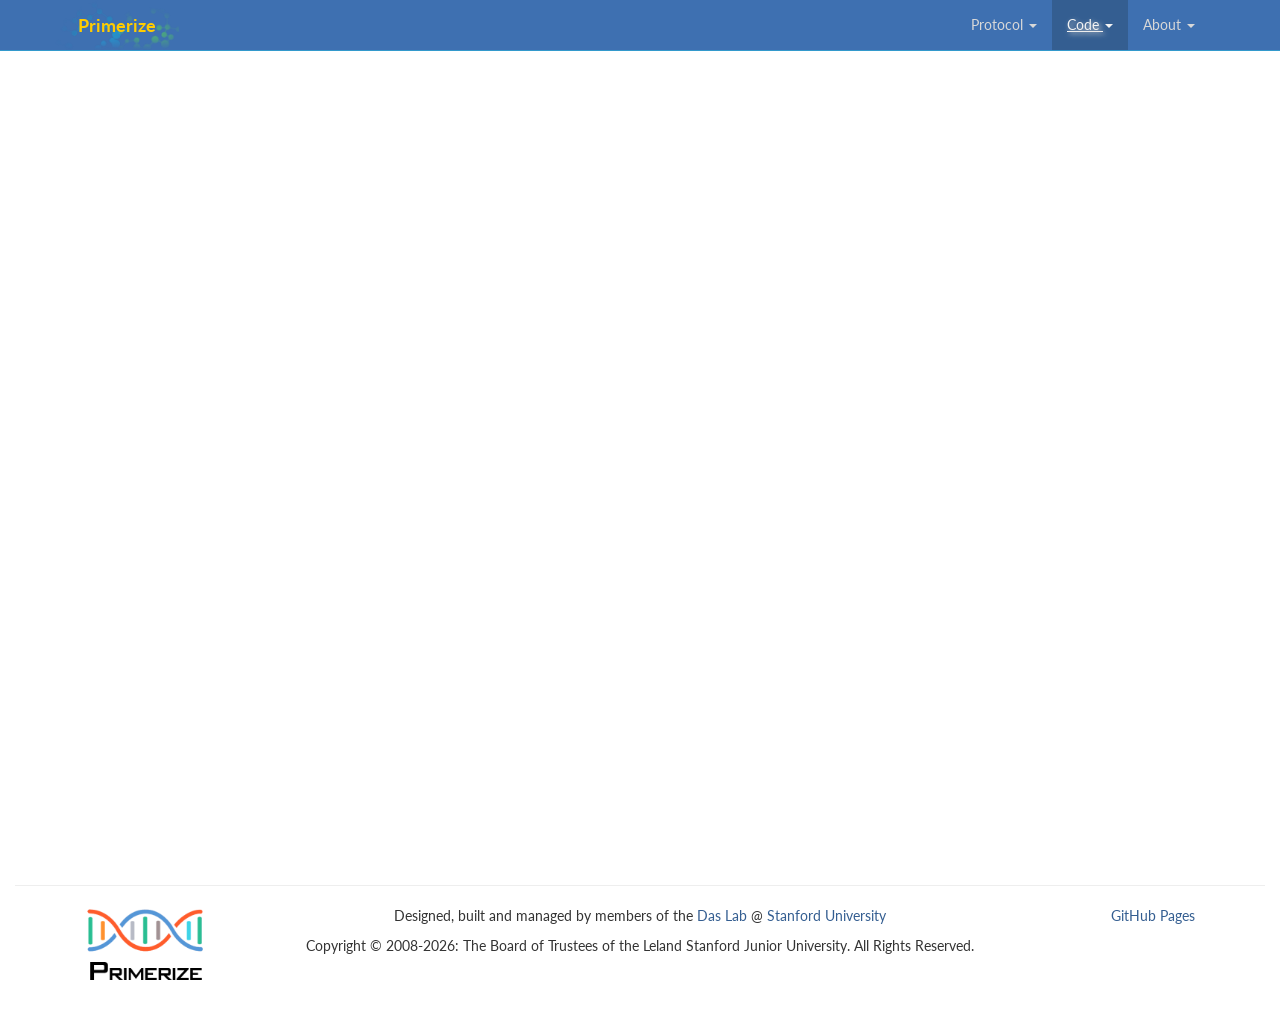
==== code/index.html @ ca966726 "Initial static site — migrate from primerize.stanford.edu AWS/Django to GitHub Pages Three pages: Ab" ====
<!DOCTYPE html>
<html xmlns="http://www.w3.org/1999/xhtml">
  <head>
    <meta http-equiv="Content-Type" content="text/html; charset=UTF-8">
    <meta name="viewport" content="width=device-width, initial-scale=1">
    <title>Primerize: Code</title>
    <link rel="shortcut icon" type="image/gif" href="/assets/images/icon_primerize.png" />
    <link rel="icon" type="image/gif" href="/assets/images/icon_primerize.png" />
    <link rel="stylesheet" href="/assets/css/bootstrap.min.css">
    <link rel="stylesheet" href="/assets/css/theme.css">
    <link rel="stylesheet" href="/assets/css/palette.css">
    <script src="/assets/js/jquery.min.js"></script>
    <script src="/assets/js/bootstrap.min.js"></script>
    <script>
      $(document).ready(function() {
        var today = new Date();
        $("#cp_year").text(today.getFullYear());
        $(".dropdown").hover(
          function(){ $(this).addClass("open"); },
          function(){ $(this).removeClass("open"); }
        );
        $("#top").on("click", function(event) {
          event.preventDefault();
          $("html, body").stop().animate({"scrollTop": 0}, 250);
        });
      });
    </script>
  </head>

  <body>
    <div class="navbar navbar-fixed-top" role="navigation" id="navbar">
      <div class="container">
        <div class="navbar-header">
          <button type="button" class="navbar-toggle" data-toggle="collapse" data-target=".navbar-collapse">
            <span class="sr-only">Toggle navigation</span>
            <span class="icon-bar"></span>
            <span class="icon-bar"></span>
            <span class="icon-bar"></span>
          </button>
          <a class="navbar-brand" href="/">&nbsp;&nbsp;<span>Primerize</span>&nbsp;&nbsp;</a>
        </div>

        <div class="collapse navbar-collapse navbar-right">
          <ul class="nav navbar-nav" id="nav">
            <li class="dropdown" id="nav_protocol">
              <a href="/protocol/" class="dropdown-toggle" data-toggle="dropdown" role="button">
                Protocol <span class="caret"></span>
              </a>
              <ul class="dropdown-menu nav nav-pills nav-stacked" role="menu">
                <li class="li-danger"><a href="/protocol/#pipe"><span class="glyphicon glyphicon-bookmark"></span>&nbsp;&nbsp;Pipeline Overview</a></li>
                <li class="divider"></li>
                <li class="li-magenta"><a href="/protocol/#temp_design"><span class="glyphicon glyphicon-edit"></span>&nbsp;&nbsp;Section #1: DNA Template Design</a></li>
                <li class="li-violet"><a href="/protocol/#IDT"><span class="glyphicon glyphicon-shopping-cart"></span>&nbsp;&nbsp;Section #2: IDT Oligo Ordering</a></li>
                <li class="li-dark-red"><a href="/protocol/#PCR"><span class="glyphicon glyphicon-transfer"></span>&nbsp;&nbsp;Section #3: PCR Assembly Protocol</a></li>
                <li class="li-brown"><a href="/protocol/#TX"><span class="glyphicon glyphicon-random"></span>&nbsp;&nbsp;Section #4: <i>In Vitro</i> Transcription</a></li>
                <li class="li-orange"><a href="/protocol/#par_prep"><span class="glyphicon glyphicon-th"></span>&nbsp;&nbsp;Section #5: Massively Parallel Preparation</a></li>
              </ul>
            </li>
            <li class="dropdown active" id="nav_code">
              <a href="/code/" class="dropdown-toggle" data-toggle="dropdown" role="button">
                Code <span class="caret"></span>
              </a>
              <ul class="dropdown-menu nav nav-pills nav-stacked" role="menu">
                <li class="li-lime"><a href="https://github.com/ribokit/Primerize" target="_blank" rel="noopener noreferrer external"><span class="glyphicon glyphicon-cloud-download"></span>&nbsp;&nbsp;GitHub</a></li>
                <li class="li-teal"><a href="https://ribokit.github.io/Primerize/" target="_blank" rel="noopener noreferrer external"><span class="glyphicon glyphicon-book"></span>&nbsp;&nbsp;Documentation</a></li>
              </ul>
            </li>
            <li class="dropdown" id="nav_about">
              <a href="/" class="dropdown-toggle" data-toggle="dropdown" role="button">
                About <span class="caret"></span>
              </a>
              <ul class="dropdown-menu nav nav-pills nav-stacked" role="menu">
                <li class="li-success"><a href="/#primerize"><span class="glyphicon glyphicon-indent-left"></span>&nbsp;&nbsp;Primerize</a></li>
                <li class="li-warning"><a href="/#citation"><span class="glyphicon glyphicon-education"></span>&nbsp;&nbsp;Citations</a></li>
                <li class="li-gray"><a href="/#contact"><span class="glyphicon glyphicon-send"></span>&nbsp;&nbsp;Contact</a></li>
              </ul>
            </li>
          </ul>
        </div>
      </div>
    </div>

    <div id="content">
      <div class="starter-template">
        <div class="container theme-showcase" role="main">

          <div class="row">
            <div class="col-lg-8 col-md-8 col-sm-8 col-xs-12 col-lg-offset-2 col-md-offset-2 col-sm-offset-2">

              <div class="panel panel-success">
                <div class="panel-heading">
                  <h2 class="panel-title"><span class="glyphicon glyphicon-cloud-download"></span>&nbsp;&nbsp;Get Primerize</h2>
                </div>
                <div class="panel-body">
                  <h4>Install from PyPI</h4>
                  <pre><code>pip install primerize</code></pre>

                  <h4>Source code</h4>
                  <p>
                    <a href="https://github.com/ribokit/Primerize" target="_blank" rel="noopener noreferrer external" class="btn btn-success btn-lg">
                      <span class="glyphicon glyphicon-cloud-download"></span>&nbsp;&nbsp;github.com/ribokit/Primerize
                    </a>
                  </p>

                  <h4>Documentation</h4>
                  <p>
                    <a href="https://ribokit.github.io/Primerize/" target="_blank" rel="noopener noreferrer external" class="btn btn-info btn-lg">
                      <span class="glyphicon glyphicon-book"></span>&nbsp;&nbsp;ribokit.github.io/Primerize
                    </a>
                  </p>
                </div>
              </div>

              <div class="panel panel-primary">
                <div class="panel-heading">
                  <h2 class="panel-title"><span class="glyphicon glyphicon-cog"></span>&nbsp;&nbsp;Usage</h2>
                </div>
                <div class="panel-body">
                  <p>Primerize provides four design modes:</p>
                  <ul>
                    <li><b>Primerize_1D</b> &mdash; Single Assembly (basic primer design)</li>
                    <li><b>Primerize_2D</b> &mdash; Mutate-and-Map Plates (96-well plate primer design)</li>
                    <li><b>Primerize_3D</b> &mdash; Mutation/Rescue Sets</li>
                    <li><b>Primerize_Custom</b> &mdash; Custom mutation list</li>
                  </ul>
                  <pre><code>import primerize

# 1D primer design
result = primerize.Primerize_1D.design('SEQUENCE')

# 2D mutate-and-map
result = primerize.Primerize_2D.design('SEQUENCE')
</code></pre>
                  <p>See the <a href="https://ribokit.github.io/Primerize/" target="_blank" rel="noopener noreferrer external">full documentation</a> for detailed usage examples.</p>
                </div>
              </div>

            </div>
          </div>

        </div>
      </div>
    </div>

    <hr/>
    <div class="starter-template" style="padding: 0px 15px;">
      <div class="container theme-showcase" id="footer">
        <div class="bs-docs-footer">
          <div class="col-lg-2 col-md-2 col-sm-2 hidden-xs">
            <a href="/"><img src="/assets/images/logo_primerize.png" width="120px"/></a>
          </div>
          <div class="col-lg-8 col-md-8 col-sm-10 col-xs-12">
            <div class="muted credit center-block text-center" style="padding-bottom:10px;">
              Designed, built and managed by members of the
              <a href="https://daslab.stanford.edu/" target="_blank" rel="noopener noreferrer external">Das Lab</a>
              @ <a href="http://www.stanford.edu/" target="_blank" rel="noopener noreferrer external">Stanford University</a>
            </div>
            <p class="center-block text-center">
              Copyright &copy;&nbsp;2008-<span id="cp_year"></span>: The Board of Trustees of the Leland Stanford Junior University. All Rights Reserved.
            </p>
          </div>
          <div class="col-lg-2 col-md-2 hidden-sm hidden-xs">
            <p class="text-right"><a href="https://pages.github.com/" target="_blank" rel="noopener noreferrer external">GitHub Pages</a></p>
          </div>
        </div>
      </div>
    </div>

    <a href="#" id="top" style="z-index:2000;">
      <div style="position:fixed; display:block; right:-5%; bottom:100px; opacity:0.85; z-index:2000; width:60px; height:60px;"><i class="nav_top"></i></div>
    </a>
  </body>
</html>
---- assets/css/theme.css ----
@charset "UTF-8";
/* CSS Document */
@import url("https://fonts.googleapis.com/css?family=Lato:400,400italic,700,700italic");

* { font-family: "Lato", "Lato Local", Arial, sans-serif; }

body { padding: 50px 15px 30px 15px; }
blockquote.h5 {
  line-height: 140%;
  font-weight: normal;
}
textarea.monospace,
input.monospace,
select.monospace,
td.monospace,
span.monospace,
p.monospace {
  font-family: Menlo, Monaco, Consolas, "Courier New", monospace !important;
  font-weight: bold;
  font-size: 16px;
  resize: vertical;
}
span.monospace > span,
p.monospace span {
  font-family: inherit;
  font-size: 14px;
}

textarea.translucent,
input.translucent { background-color: rgba(255, 255, 255, 0.75); }
input.translucent:disabled,
input.translucent:readonly { background-color: rgba(204, 204, 204, 1); }
input.job_id,
select.job_id {
  background-color: #000;
  color: #fff;
}
pre > span { font-family: inherit; }
span[class^='seqpos_'].active {
  background-color: #000;
  color: #ff69bc;
}

div.input-group > select.form-control {
  background-image: url("data:image/svg+xml;charset=utf-8,%3Csvg%20version%3D%221.1%22%20xmlns%3D%22http%3A%2F%2Fwww.w3.org%2F2000%2Fsvg%22%20xmlns%3Axlink%3D%22http%3A%2F%2Fwww.w3.org%2F1999%2Fxlink%22%20x%3D%220px%22%20y%3D%220px%22%20fill%3D%22%23555555%22%20%0A%09%20width%3D%2224px%22%20height%3D%2224px%22%20viewBox%3D%22-261%20145.2%2024%2024%22%20style%3D%22enable-background%3Anew%20-261%20145.2%2024%2024%3B%22%20xml%3Aspace%3D%22preserve%22%3E%0A%3Cpath%20d%3D%22M-245.3%2C156.1l-3.6-6.5l-3.7%2C6.5%20M-252.7%2C159l3.7%2C6.5l3.6-6.5%22%2F%3E%0A%3C%2Fsvg%3E");
  padding-right: 50px;
  background-repeat: no-repeat;
  background-position: right center;
  -webkit-appearance: none;
  -moz-appearance: none;
  appearance: none;
}

.checkbox > label { padding-left: 0px; }
.checkbox label:after, 
.radio label:after {
    content: '';
    display: table;
    clear: both;
}.checkbox .cr,
.radio .cr {
    position: relative;
    display: inline-block;
    border: 1px solid #a9a9a9;
    border-radius: .25em;
    width: 1.3em;
    height: 1.3em;
    float: left;
    /*margin-right: .5em;*/
}
.radio .cr { border-radius: 50%; }
.checkbox .cr .cr-icon,
.radio .cr .cr-icon {
    position: absolute;
    font-size: .8em;
    line-height: 0;
    top: 50%;
    left: 15%;
}
.radio .cr .cr-icon { margin-left: 0.04em; }
.checkbox label input[type="checkbox"],
.radio label input[type="radio"] { display: none; }
.checkbox label input[type="checkbox"] + .cr > .cr-icon,
.radio label input[type="radio"] + .cr > .cr-icon {
    transform: scale(3) rotateZ(-20deg);
    opacity: 0;
    transition: all .3s ease-in;
    color: #fff;
}
.checkbox label input[type="checkbox"]:checked + .cr > .cr-icon,
.radio label input[type="radio"]:checked + .cr > .cr-icon {
    transform: scale(1) rotateZ(0deg);
    opacity: 1;
}
.checkbox label input[type="checkbox"]:checked + .cr,
.radio label input[type="radio"]:checked + .cr { background-color: #5496d7; }
.checkbox label input[type="checkbox"]:disabled + .cr,
.radio label input[type="radio"]:disabled + .cr { opacity: 0.5; }

div.svg_tooltip {   
  position: absolute;
  text-align: left;
  font: 16px Arial;
  padding: 10px 15px;
  background-color: #000000;
  border: 1px solid #fbad24;
  border-radius: 5px;
  color: #ffffff;
  width: 360px;
}
svg g circle.active {
  fill: #ffd2ea !important;
  stroke: #ff69bc !important;
  stroke-width: 2.4 !important;
  transition: all 0.2s ease 0s;
}

.bgimg {
  background-image: url("/assets/images/bg_rna.png");
  background-repeat: no-repeat;
  background-position: right 200px bottom 25px;
  background-size: 30%;
}
.bgimg-md {
  background-image: url("/assets/images/bg_rna.png");
  background-repeat: no-repeat;
  background-position: center center;
  background-size: 50%;
}
.bgimg-lg {
  background-image: url("/assets/images/bg_rna.png");
  background-repeat: no-repeat;
  background-position: center bottom;
  background-size: 90%;
}
.bgimg2 {
  background-image: url("/assets/images/bg_rna_2.png");
  background-repeat: no-repeat;
  background-position: right 25px bottom 25px;
  background-size: 50%;
}
.bgimg2-md {
  background-image: url("/assets/images/bg_rna_2.png");
  background-repeat: no-repeat;
  background-position: center center;
  background-size: 50%;
}
.bgimg2-lg {
  background-image: url("/assets/images/bg_rna_2.png");
  background-repeat: no-repeat;
  background-position: center bottom;
  background-size: 90%;
}

html {  overflow-y: scroll; }
label { font-weight: normal;}
.starter-template { padding: 40px 15px 15px 15px; }

.theme-dropdown .dropdown-menu {
  position: static;
  display: block;
  margin-bottom: 20px;
}
.theme-showcase > p > .btn { margin: 5px 0; }

.navbar {
  background-color: #3E70B1;
  border-color: #3399cc;
}
.navbar .navbar-brand {
  background-image: url("/assets/images/bg_rna.png");
  color: #ffcc00;
  font-weight: bold;
  background-size: cover;
  background-repeat: no-repeat;
}
.navbar .navbar-brand:hover,
.navbar .navbar-brand:focus {
  color: #fff400;
  text-decoration: blink;
}
.navbar .navbar-text { color: #d8d8d8; }
.navbar .navbar-nav > li > a {  color: #d8d8d8; }
.navbar .navbar-nav > li > a:hover,
.navbar .navbar-nav > li > a:focus {
  color: #f3f3f3;
  background-color: #345e91;
  text-shadow: 2px 2px 5px #b3c8e1;
}
.navbar .navbar-nav > .active > a,
.navbar .navbar-nav > .active > a:hover,
.navbar .navbar-nav > .active > a:focus {
  color: #f3f3f3;
  background-color: #345e91;
  text-decoration: underline;
  text-shadow: 2px 2px 5px #d8d8d8;
}
.navbar .navbar-nav > .open > a,
.navbar .navbar-nav > .open > a:hover,
.navbar .navbar-nav > .open > a:focus {
  color: #f3f3f3;
  background-color: #3399cc;
}
.navbar .navbar-toggle { border-color: #345e91; }
.navbar .navbar-toggle:hover,
.navbar .navbar-toggle:focus {  background-color: #345e91; }
.navbar .navbar-toggle .icon-bar {
  background-color: #b3c8e1;
}
.navbar .navbar-collapse,
.navbar .navbar-form { border-color: #b3c8e1; }
.navbar .navbar-link { color: #b3c8e1; }
.navbar .navbar-link:hover { color: #fff; }
@media (max-width: 767px) {
  .navbar .navbar-nav .open .dropdown-menu > li > a { color: #b3c8e1; }
  .navbar .navbar-nav .open .dropdown-menu > li > a:hover,
  .navbar .navbar-nav .open .dropdown-menu > li > a:focus {
    color: #fff;
    background-color: #3399cc;
  }
  .navbar .navbar-nav .open .dropdown-menu > .active > a,
  .navbar .navbar-nav .open .dropdown-menu > .active > a:hover,
  .navbar .navbar-nav .open .dropdown-menu > .active > a:focus {
    color: #fff;
    background-color: #345e91;
  }
}

.nav-panel{
    border-style: solid;
    border-radius: 5px;
    border-width: 1px;
    border-color: #345e91;
}
.nav-list{
  padding-left: 20px;
}
#nav_home.active > span {
  color: #fff400;
  text-decoration: underline;
}
#nav_home.active > span:hover { color: #fff; }
.tutorial{ opacity:0.5; }

a:link,
a:visited {
  color: #345e91;
  text-decoration: none;
}

a:hover {
  color: #b3c8e1;
  text-decoration: underline;
}

h2.section {
  background-color: #000;
  color: #ffcebf;
  padding: 15px;
  box-shadow: 0 0 15px #000;
  -moz-box-shadow: 0 0 15px #000;
  -webkit-box-shadow: 0 0 15px #000;
  border-radius: 10px;
  -moz-border-radius: 10px;
  -webkit-border-radius: 10px;
}
h1.section > span.sec { color: #fff; }
h1.section > span.num { color: #ff0; }

.hidden { display: none; }
.textarea-group {
  border-bottom-left-radius: 0px;
  border-bottom-right-radius: 0px;
}

.comment {
  color: #080;
  font-style: italic;
}
.excerpt {
  overflow: hidden;
  text-overflow: ellipsis;
  height: 2.8em;
}
.excerpt:hover {
  height: auto;
}

.popover-title {
    background-color: #000;
    border-color: #fbad24;
    color: #fff;
    opacity:0.9;
}

.popover-content {
    background-color: #000;
    border-color: #fbad24;
    color: #b3c8e1;
    opacity:0.8;
}

.modal-dialog { 
    margin: 0;
    position: absolute;
    top: 25%;
    left: 50%;
    transform: translate(-50%, -25%) !important;
    -ms-transform: translate(-50%, -25%) !important;
    -webkit-transform: translate(-50%, -25%) !important;
}
.modal-backdrop.in { opacity: 0.5 !important;}

.btn-inverse {
  background-color: #000;
  color: #fff;
}

.btn-inverse:hover {
  background-color: #333;
  color: #fff;
}

a.btn { color: #fff !important; }
a.btn-default { color: #000 !important; }

@media (min-width: 500px) {
  #sidebar.affix-top {
    position: static;
    margin-top: 0px;
  }
  
  #sidebar.affix {
    position: fixed;
    top: 75px;
  }
}

.affix,
.affix-top { position:static; }
.question {
  position:absolute;
  display:block;
  opacity:0.85;
  z-index:1000;
}

.scroll_nav > ul > li.active > a,
.scroll_nav > ul > li.active > ul > li.active > a { background-color: #eee; }

.nav_top {
  max-width: 197px; 
  max-height: 197px;
}
.nav_top::after {
  content: ' '; 
  display: inline-block; 
  max-width: 100%;
  background-image: url('/assets/images/nav_top.png');
  width: 100%; 
  height: 0; 
  padding-bottom: 100%;
  background-position: 0 100%; 
  background-size: 100% auto;
}
.nav_top:hover::after { background-position: 0 0; }

.equal {
  display: -webkit-box;
  display: -moz-box;
  display: -ms-flexbox;
  display: -webkit-flex;
  display: flex;
  -webkit-flex-flow: row wrap;
  -moz-flex-flow: row wrap;
  -mos-flex-flow: row wrap;
  flex-flow: row wrap;

}
.equal > div[class*='col-'] {
  -webkit-flex: 1 1 auto;
  flex: 1 1 auto;
  display: flex;
}
.equal > div > div.panel {
  display: flex;
  flex-direction: column;
  align-content: stretch; 
}
.equal > div > div.panel > div.panel-body,
.equal > div > div.alert {
  display: flex;
  flex-grow: 1;
  flex-flow: column wrap;
  justify-content: center;
}

#content {
  background-color: #fff;
  opacity: 0;
}

.sprite { display: inline-block; }

.logo_footer_das::after,
.logo_footer_eterna::after,
.logo_footer_stanford::after {
  content: ' ';
  display: inline-block;
  max-width: 100%;
  background-size: 100%;
  background-image: url('/assets/images/logo_footer.png');
}
.logo_footer_das {
  max-width: 141px; 
  max-height: 82px;
}
.logo_footer_das::after {
  width: 321.28%; 
  height: 0; 
  padding-bottom: 58.16%;
  background-position: 0 0%; 
  background-size: 321.28% auto; 
}
.logo_footer_eterna {
  max-width: 310px; 
  max-height: 105px;
}
.logo_footer_eterna::after {
  width: 146.13%; 
  height: 0; 
  padding-bottom: 33.87%;
  background-position: 0 35.19%; 
  background-size: 146.13% auto;
}
.logo_footer_stanford {
  max-width: 453px; 
  max-height: 151px;
}
.logo_footer_stanford::after {
  width: 100%; 
  height: 0; 
  padding-bottom: 33.33%;
  background-position: 0 100%; 
  background-size: 100% auto; 
}
---- assets/css/palette.css ----
p.cap:first-letter {
  font-size: 36px;
  font-family: Georgia, serif;
  line-height: 100%;
  float: left;
  padding: 2px 5px 2px 2px;
  color: #d86f5c;
}

.tab-top > li > a {
	border-top: 5px solid #a19193 !important;
	border-bottom: 1px solid #ddd;
	border-left: 1px solid #ddd;
	border-right: 1px solid #ddd;
}
.tab-top > li.active > a {
	border-top: 5px solid #ff912e !important;
	background-color: #ffdec0 !important;
}

.btn-success {
	background-color: #29be92;
	border-color: #209874;
}
.btn-success:hover {
	background-color: #53cba7;
	border-color: #29be92;
}
.btn-info {
	background-color: #c28fdd;
	border-color: #9b72b0;
}
.btn-info:hover {
	background-color: #cea5e3;
	border-color: #c28fdd;
}
.btn-danger {
	background-color: #ff5c2b;
	border-color: #cc4922;
}
.btn-danger:hover {
	background-color: #ff7c55;
	border-color: #ff5c2b;
}
.btn-warning {
	background-color: #eeb211;
	border-color: #be8e0d;
	color: #000 !important;
}
.btn-warning:hover {
	background-color: #f3c958;
	border-color: #eeb211;
}
.btn-primary {
	background-color: #5496d7;
	border-color: #4378ac;
}
.btn-primary:hover {
	background-color: #76abdf;
	border-color: #5496d7;
}
.btn-green {
	background-color: #50cc32;
	border-color: #47b72d;
}
.btn-green:hover {
	background-color: #caefc1;
	border-color: #50cc32;
}
.btn-blue {
	background-color: #3ed4e7;
	border-color: #31a9b8;
	color: #fff !important;
}
.btn-blue:hover {
	background-color: #82e3ee;
	border-color: #3ed4e7;
}

.panel-heading {
	background-color: #fff;
	color: #011e46 !important;
}
.panel {
	border: none !important;
}
.panel-body {
	border: 1px solid #b7bac5;
	border-top: none;
	border-bottom-left-radius: 3px;
	border-bottom-right-radius: 3px;
}

.panel-default > .panel-heading {
	border-bottom: 5px solid #a19193 !important;
	background-color: #f5f5f5 !important;
}
.panel-primary > .panel-heading {
	border-bottom: 5px solid #5496d7 !important;
	background-color: #cbdff3 !important;
}
.panel-warning > .panel-heading {
	border-bottom: 5px solid #fec78a !important;
	background-color: #fefacd !important;
}
.panel-danger > .panel-heading {
	border-bottom: 5px solid #ff5c2b !important;
	background-color: #ffcebf !important;
}
.panel-info > .panel-heading {
	border-bottom: 5px solid #3ed4e7 !important;
	background-color: #c5f2f7 !important;
}
.panel-success > .panel-heading {
	border-bottom: 5px solid #29be92 !important;
	background-color: #beebde !important;
}
.panel-green > .panel-heading {
	border-bottom: 5px solid #50cc32 !important;
	background-color: #caefc1 !important;
}
.panel-light-blue > .panel-heading {
	border-bottom: 5px solid #8ee4cf !important;
	background-color: #ddf6f0 !important;
}
.panel-brown > .panel-heading {
	border-bottom: 5px solid #d39a6f !important;
	background-color: #f1e0d3 !important;
}
.panel-violet > .panel-heading {
	border-bottom: 5px solid #c28fdd !important;
	background-color: #ecddf4 !important;
}
.panel-orange > .panel-heading {
	border-bottom: 5px solid #ff912e !important;
	background-color: #ffdec0 !important;
}
.panel-magenta > .panel-heading {
	border-bottom: 5px solid #ff69bc !important;
	background-color: #ffd2ea !important;
}
.panel-dark-red > .panel-heading {
	border-bottom: 5px solid #d86f5c !important;
	background-color: #efc5bd !important;
}
.panel-dark-blue > .panel-heading  {
	border-bottom: 5px solid #7d95c9 !important;
	background-color: #becae4 !important;
}
.panel-gray > .panel-heading  {
	border-bottom: 5px solid #b7bac5 !important;
	background-color: #dbdce2 !important;
}
.panel-dark-green > .panel-heading  {
	border-bottom: 5px solid #24920C !important;
	background-color: #a7d39d !important;
}
.panel-teal > .panel-heading  {
	border-bottom: 5px solid #008080 !important;
	background-color: #99cccc !important;
}

.li-default {
	border-left: 5px solid #a19193;
}
.li-primary {
	border-left: 5px solid #5496d7;
}
.li-warning {
	border-left: 5px solid #fec78a;
}
.li-danger {
	border-left: 5px solid #ff5c2b;
}
.li-info {
	border-left: 5px solid #3ed4e7;
}
.li-success {
	border-left: 5px solid #29be92;
}
.li-green {
	border-left: 5px solid #50cc32;
}
.li-light-blue {
	border-left: 5px solid #8ee4cf;
}
.li-brown {
	border-left: 5px solid #d39a6f;
}
.li-violet {
	border-left: 5px solid #c28fdd;
}
.li-orange {
	border-left: 5px solid #ff912e;
}
.li-magenta {
	border-left: 5px solid #ff69bc;
}
.li-purple {
	border-left: 5px solid #9c27b0;
}
.li-dark-red {
	border-left: 5px solid #d86f5c;
}
.li-dark-blue {
	border-left: 5px solid #7d95c9;
}
.li-gray {
	border-left: 5px solid #b7bac5;
}
.li-dark-green {
	border-left: 5px solid #24920C;
}
.li-teal {
	border-left: 5px solid #008080;
}
.li-lime {
	border-left: 5px solid #9fc906;
}


/*.label-default {
	background-color: #a19193;
}*/
.label-primary {
	background-color: #5496d7;
}
.label-warning {
	background-color: #fef159;
	color: #000;
}
.label-danger {
	background-color: #ff5c2b;
}
.label-info {
	background-color: #3ed4e7;
}
.label-success {
	background-color: #29be92;
}
.label-green {
	background-color: #50cc32;
}
.label-light-blue {
	background-color: #8ee4cf;
}
.label-brown {
	background-color: #d39a6f;
}
.label-violet {
	background-color: #c28fdd;
}
.label-orange {
	background-color: #ff912e;
}
.label-dark-red {
	background-color: #d86f5c;
}
.label-inverse {
	background-color: #000;
}
.label-white {
	color: #fff;
}
.label-dark-blue {
	background-color: #7d95c9;
}
.label-gray {
	background-color: #b7bac5;
}
.label-dark-green {
	background-color: #24920C;
}
.label-teal {
	background-color: #008080;
}
.label-magenta {
	background-color: #ff69bc;
}

.alert-orange {
	border-bottom: 5px solid #ff912e !important;
	background-color: #ffdec0 !important;
}
.alert-success {
	border-bottom: 5px solid #29be92 !important;
	background-color: #beebde !important;
}
.alert-danger {
	border-bottom: 5px solid #ff5c2b !important;
	background-color: #ffcebf !important;
}
.alert-warning {
	border-bottom: 5px solid #fec78a !important;
	background-color: #fefacd !important;
}
.alert-default {
	border-bottom: 5px solid #a19193 !important;
	background-color: #f5f5f5 !important;
}
.alert-violet {
	border-bottom: 5px solid #c28fdd !important;
	background-color: #ecddf4 !important;
}
.alert-info {
	border-bottom: 5px solid #3ed4e7 !important;
	background-color: #c5f2f7 !important;
}
.alert-light-blue {
	border-bottom: 5px solid #8ee4cf !important;
	background-color: #ddf6f0 !important;
}

.timeline-default {
	background-color: #a19193;
}
.timeline-primary {
	background-color: #5496d7;
}
.timeline-warning {
	background-color: #eeb211;
}
.timeline-danger {
	background-color: #ff5c2b;
}
.timeline-info {
	background-color: #3ed4e7;
}
.timeline-success {
	background-color: #29be92;
}
.timeline-green {
	background-color: #50cc32;
}
.timeline-light-blue {
	background-color: #8ee4cf;
}
.timeline-brown {
	background-color: #d39a6f;
}
.timeline-violet {
	background-color: #c28fdd;
}
.timeline-orange {
	background-color: #ff912e;
}
.timeline-magenta {
	background-color: #ff69bc;
}
.timeline-dark-red {
	background-color: #d86f5c;
}
.timeline-dark-blue {
	background-color: #7d95c9;
}
.timeline-gray {
	background-color: #b7bac5;
}
.timeline-dark-green {
	background-color: #24920C;
}
.timeline-teal {
	background-color: #008080;
}
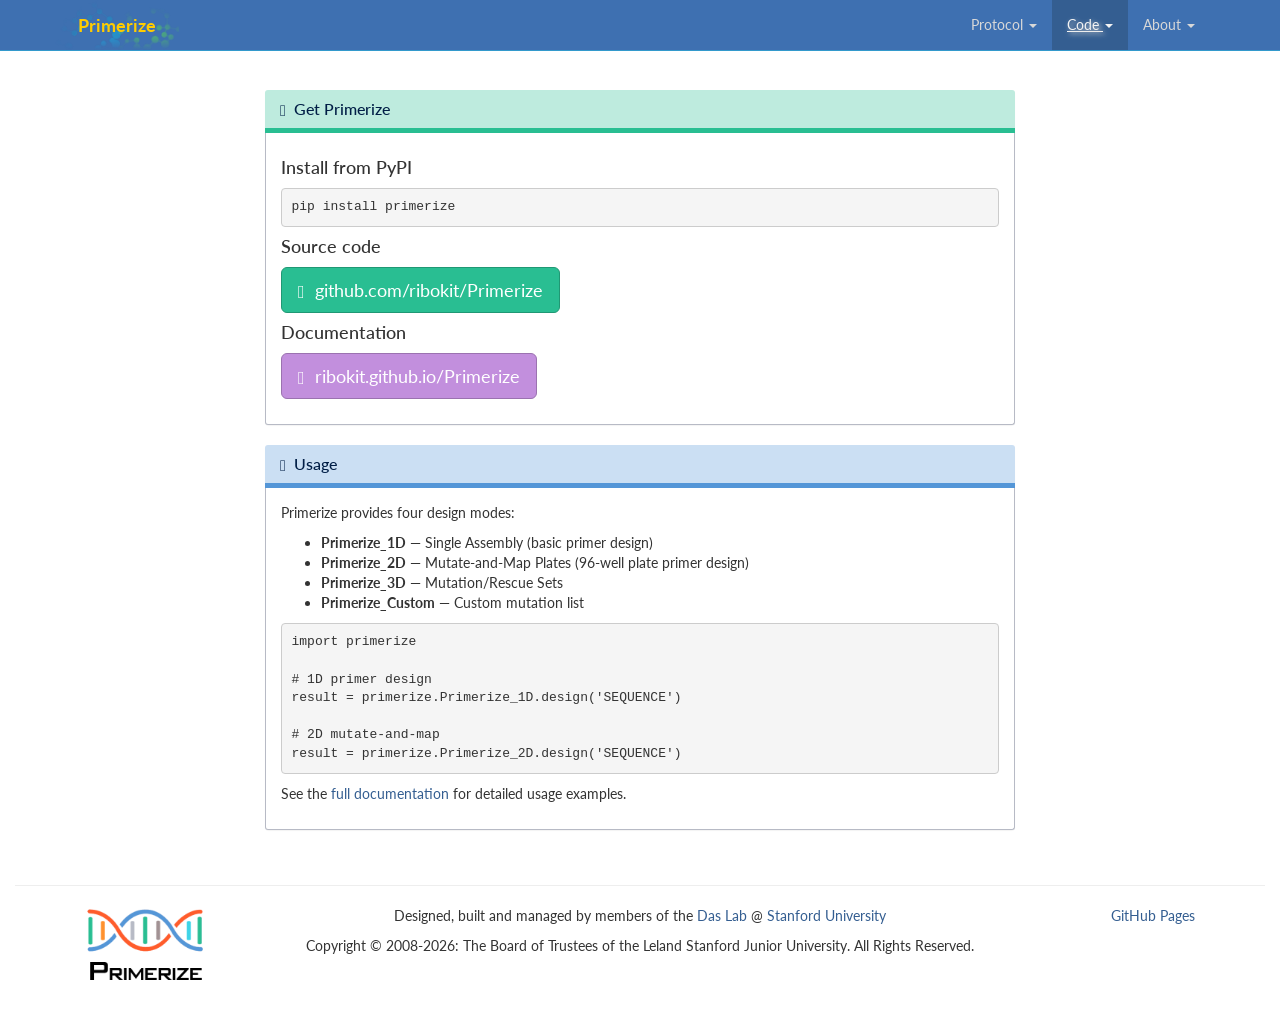
==== commit 07811738: "Fix blank About/Code pages: remove id=content so opacity CSS rule doesn't hide them" ====
--- a/code/index.html
+++ b/code/index.html
@@ -80,7 +80,7 @@
       </div>
     </div>
 
-    <div id="content">
+    <div>
       <div class="starter-template">
         <div class="container theme-showcase" role="main">
 
--- a/assets/css/theme.css
+++ b/assets/css/theme.css
@@ -397,7 +397,6 @@
 
 #content {
   background-color: #fff;
-  opacity: 0;
 }
 
 .sprite { display: inline-block; }
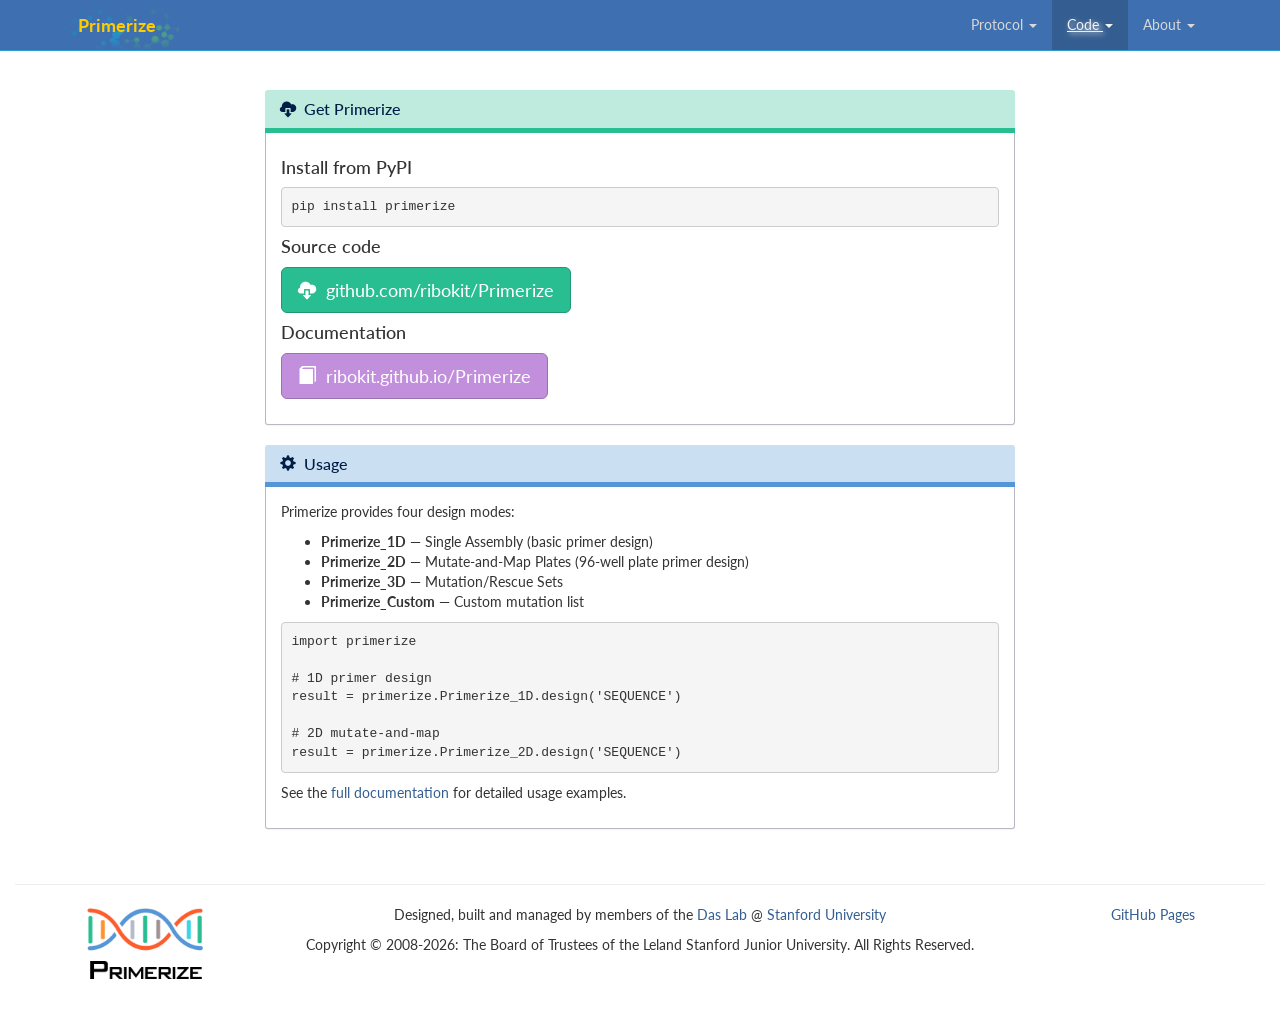
==== commit b628cfe5: "Make navbar top-level links directly clickable Remove data-toggle="dropdown" so clicking Protocol/Co" ====
--- a/code/index.html
+++ b/code/index.html
@@ -43,7 +43,7 @@
         <div class="collapse navbar-collapse navbar-right">
           <ul class="nav navbar-nav" id="nav">
             <li class="dropdown" id="nav_protocol">
-              <a href="/protocol/" class="dropdown-toggle" data-toggle="dropdown" role="button">
+              <a href="/protocol/" class="dropdown-toggle" role="button">
                 Protocol <span class="caret"></span>
               </a>
               <ul class="dropdown-menu nav nav-pills nav-stacked" role="menu">
@@ -57,7 +57,7 @@
               </ul>
             </li>
             <li class="dropdown active" id="nav_code">
-              <a href="/code/" class="dropdown-toggle" data-toggle="dropdown" role="button">
+              <a href="/code/" class="dropdown-toggle" role="button">
                 Code <span class="caret"></span>
               </a>
               <ul class="dropdown-menu nav nav-pills nav-stacked" role="menu">
@@ -66,7 +66,7 @@
               </ul>
             </li>
             <li class="dropdown" id="nav_about">
-              <a href="/" class="dropdown-toggle" data-toggle="dropdown" role="button">
+              <a href="/" class="dropdown-toggle" role="button">
                 About <span class="caret"></span>
               </a>
               <ul class="dropdown-menu nav nav-pills nav-stacked" role="menu">
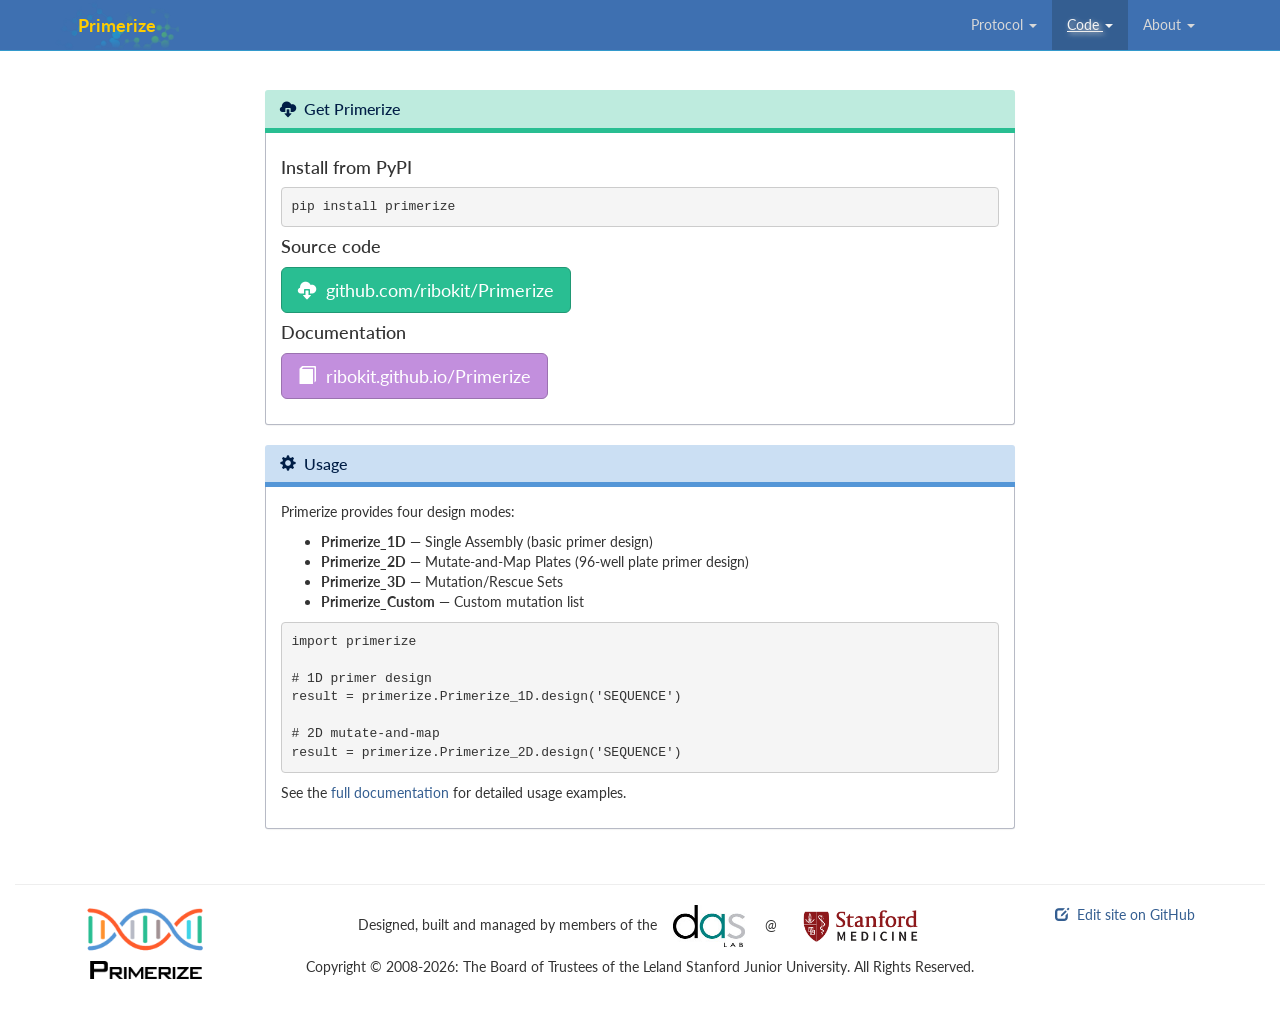
==== commit 05e0262e: "Replace GitHub Pages link in footer with Das Lab + Stanford logos; add Edit on GitHub link" ====
--- a/code/index.html
+++ b/code/index.html
@@ -151,16 +151,19 @@
           </div>
           <div class="col-lg-8 col-md-8 col-sm-10 col-xs-12">
             <div class="muted credit center-block text-center" style="padding-bottom:10px;">
-              Designed, built and managed by members of the
-              <a href="https://daslab.stanford.edu/" target="_blank" rel="noopener noreferrer external">Das Lab</a>
-              @ <a href="http://www.stanford.edu/" target="_blank" rel="noopener noreferrer external">Stanford University</a>
+              Designed, built and managed by members of the &nbsp;&nbsp;
+              <a href="https://daslab.stanford.edu/" target="_blank" rel="noopener noreferrer external"><div class="sprite" style="display:inline-block; height:42px; width:72px; vertical-align:middle;"><i class="logo_footer_das"></i></div></a>
+              &nbsp;&nbsp;&nbsp;&nbsp;@&nbsp;&nbsp;&nbsp;&nbsp;
+              <a href="http://www.stanford.edu/" target="_blank" rel="noopener noreferrer external"><div class="sprite" style="display:inline-block; height:42px; width:126px; vertical-align:middle;"><i class="logo_footer_stanford"></i></div></a>
             </div>
             <p class="center-block text-center">
               Copyright &copy;&nbsp;2008-<span id="cp_year"></span>: The Board of Trustees of the Leland Stanford Junior University. All Rights Reserved.
             </p>
           </div>
           <div class="col-lg-2 col-md-2 hidden-sm hidden-xs">
-            <p class="text-right"><a href="https://pages.github.com/" target="_blank" rel="noopener noreferrer external">GitHub Pages</a></p>
+            <p class="text-right">
+              <a href="https://github.com/DasLab/primerize.github.io" target="_blank" rel="noopener noreferrer external"><span class="glyphicon glyphicon-edit"></span>&nbsp;&nbsp;Edit site on GitHub</a>
+            </p>
           </div>
         </div>
       </div>
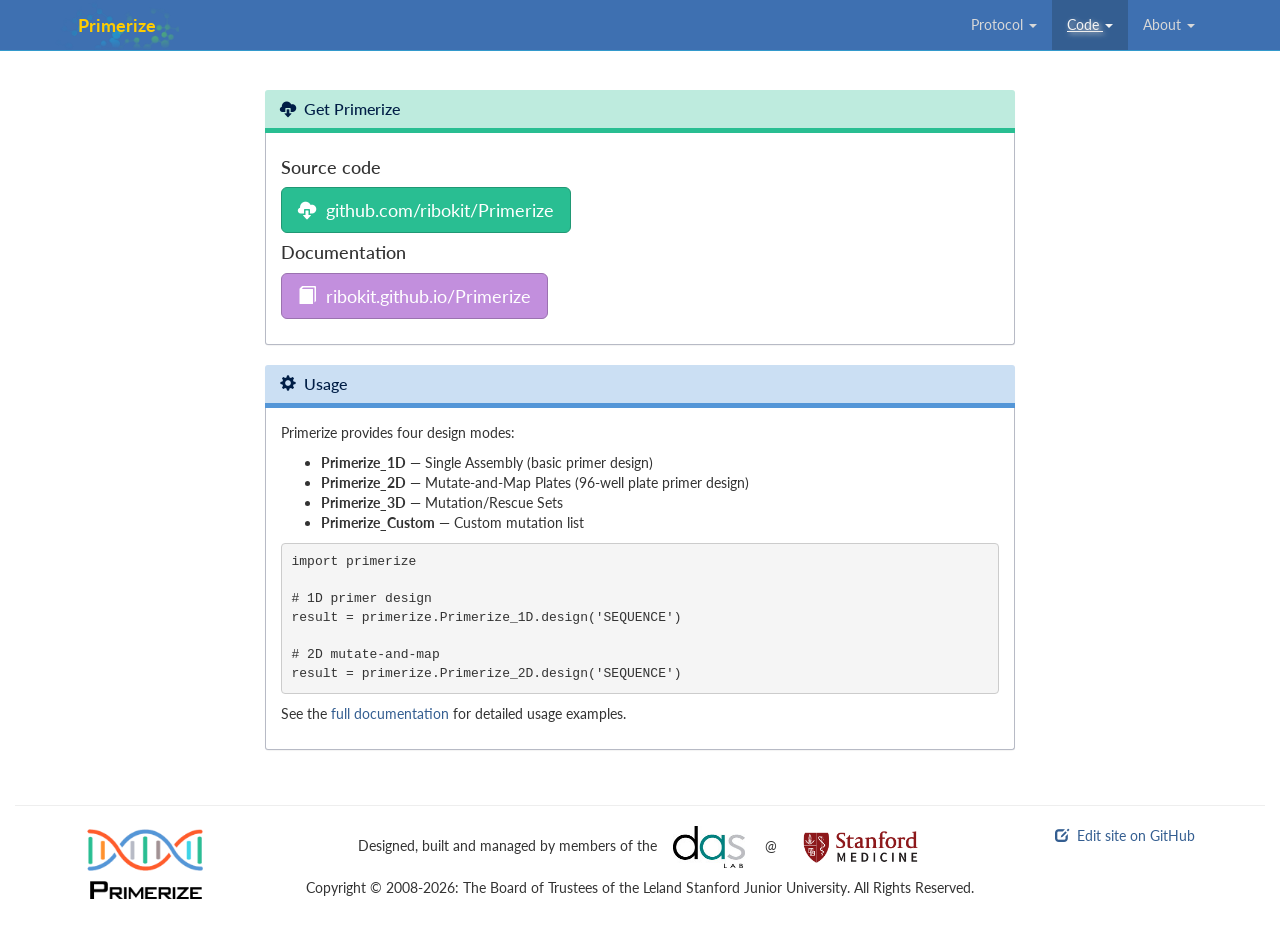
==== commit 7df34abe: "Remove pip install references" ====
--- a/code/index.html
+++ b/code/index.html
@@ -92,9 +92,6 @@
                   <h2 class="panel-title"><span class="glyphicon glyphicon-cloud-download"></span>&nbsp;&nbsp;Get Primerize</h2>
                 </div>
                 <div class="panel-body">
-                  <h4>Install from PyPI</h4>
-                  <pre><code>pip install primerize</code></pre>
-
                   <h4>Source code</h4>
                   <p>
                     <a href="https://github.com/ribokit/Primerize" target="_blank" rel="noopener noreferrer external" class="btn btn-success btn-lg">
@@ -152,16 +149,18 @@
           <div class="col-lg-8 col-md-8 col-sm-10 col-xs-12">
             <div class="muted credit center-block text-center" style="padding-bottom:10px;">
               Designed, built and managed by members of the &nbsp;&nbsp;
-              <a href="https://daslab.stanford.edu/" target="_blank" rel="noopener noreferrer external"><div class="sprite" style="display:inline-block; height:42px; width:72px; vertical-align:middle;"><i class="logo_footer_das"></i></div></a>
-              &nbsp;&nbsp;&nbsp;&nbsp;@&nbsp;&nbsp;&nbsp;&nbsp;
-              <a href="http://www.stanford.edu/" target="_blank" rel="noopener noreferrer external"><div class="sprite" style="display:inline-block; height:42px; width:126px; vertical-align:middle;"><i class="logo_footer_stanford"></i></div></a>
+              <span style="white-space:nowrap; display:inline-block; vertical-align:middle;">
+                <a href="https://daslab.stanford.edu/" target="_blank" rel="noopener noreferrer external"><div class="sprite" style="display:inline-block; height:42px; width:72px; vertical-align:middle;"><i class="logo_footer_das"></i></div></a>
+                &nbsp;&nbsp;&nbsp;&nbsp;@&nbsp;&nbsp;&nbsp;&nbsp;
+                <a href="http://www.stanford.edu/" target="_blank" rel="noopener noreferrer external"><div class="sprite" style="display:inline-block; height:42px; width:126px; vertical-align:middle;"><i class="logo_footer_stanford"></i></div></a>
+              </span>
             </div>
             <p class="center-block text-center">
               Copyright &copy;&nbsp;2008-<span id="cp_year"></span>: The Board of Trustees of the Leland Stanford Junior University. All Rights Reserved.
             </p>
           </div>
-          <div class="col-lg-2 col-md-2 hidden-sm hidden-xs">
-            <p class="text-right">
+          <div class="col-lg-2 col-md-2 col-sm-12 col-xs-12">
+            <p class="text-right text-center-xs">
               <a href="https://github.com/DasLab/primerize.github.io" target="_blank" rel="noopener noreferrer external"><span class="glyphicon glyphicon-edit"></span>&nbsp;&nbsp;Edit site on GitHub</a>
             </p>
           </div>
--- a/assets/css/theme.css
+++ b/assets/css/theme.css
@@ -440,7 +440,10 @@
   width: 100%; 
   height: 0; 
   padding-bottom: 33.33%;
-  background-position: 0 100%; 
-  background-size: 100% auto; 
-}
-
+  background-position: 0 100%;
+  background-size: 100% auto;
+}
+
+@media (max-width: 991px) {
+  .text-center-xs { text-align: center; }
+}
